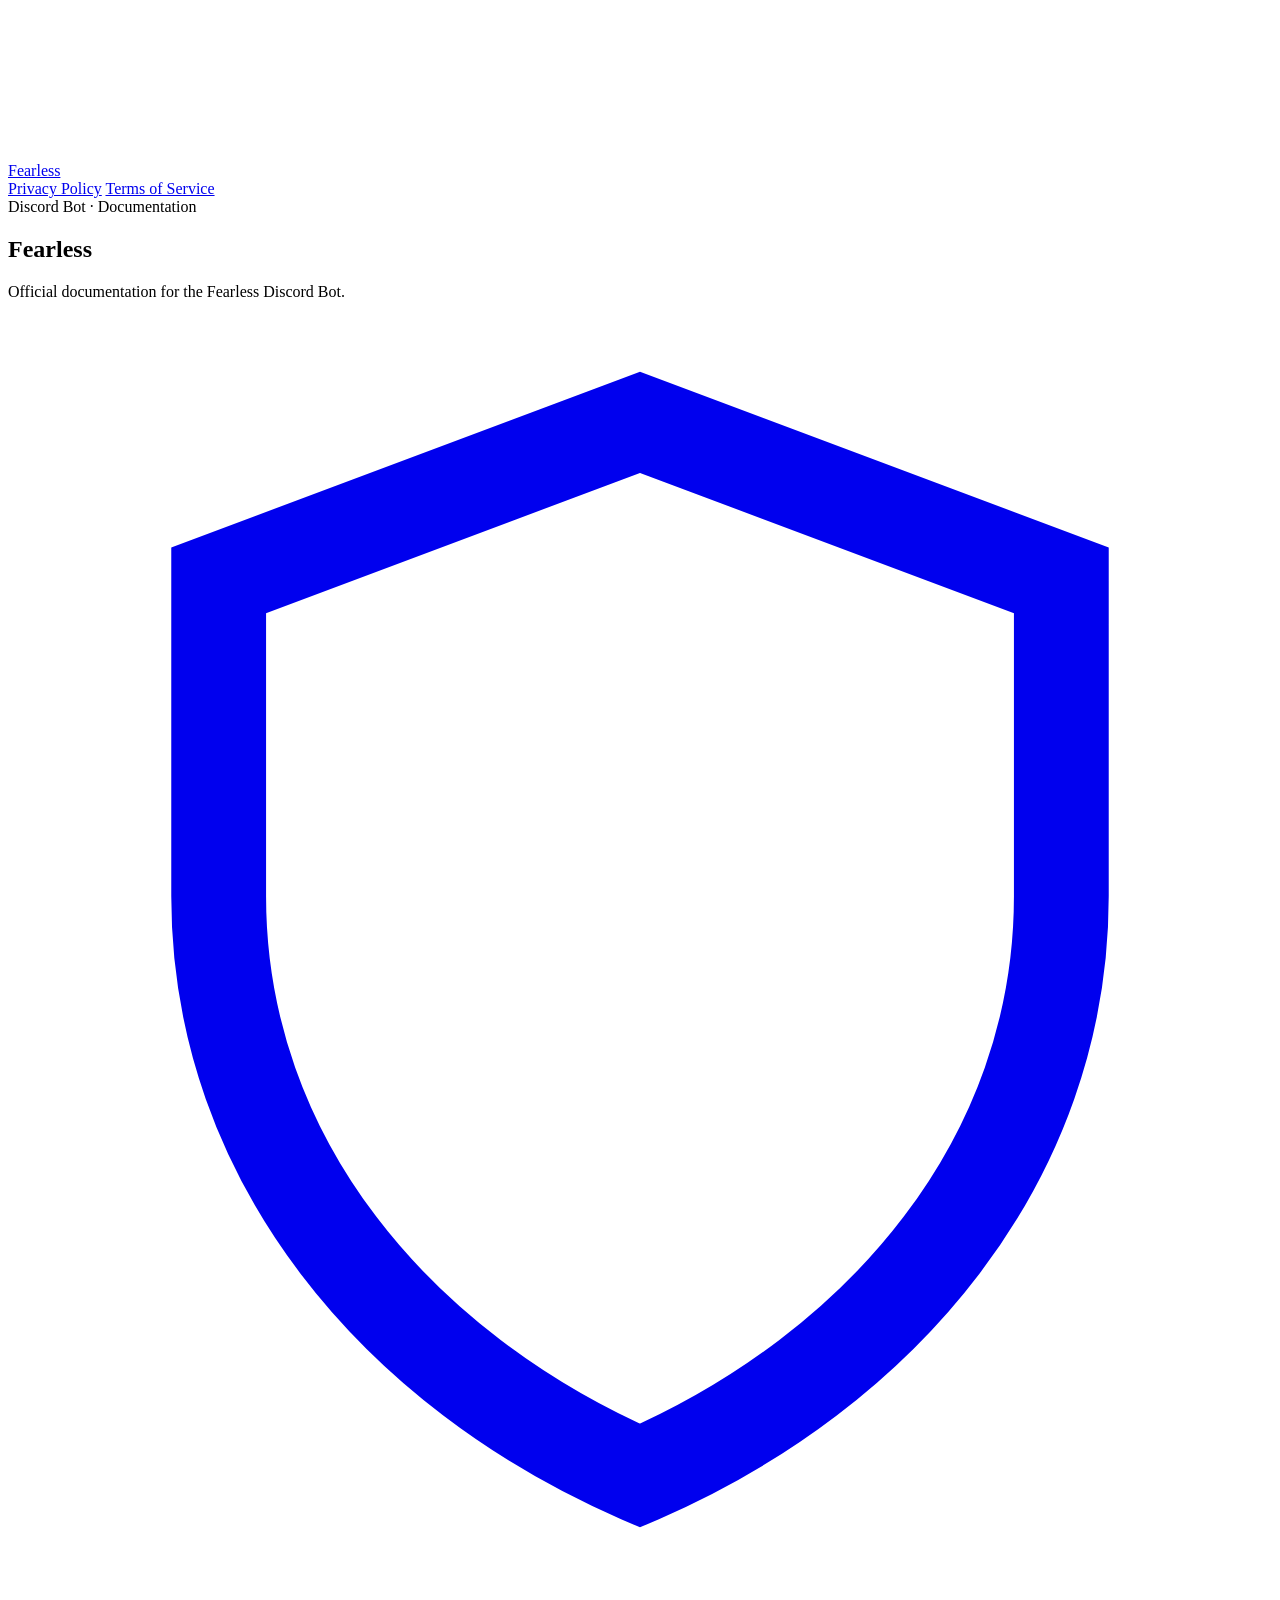
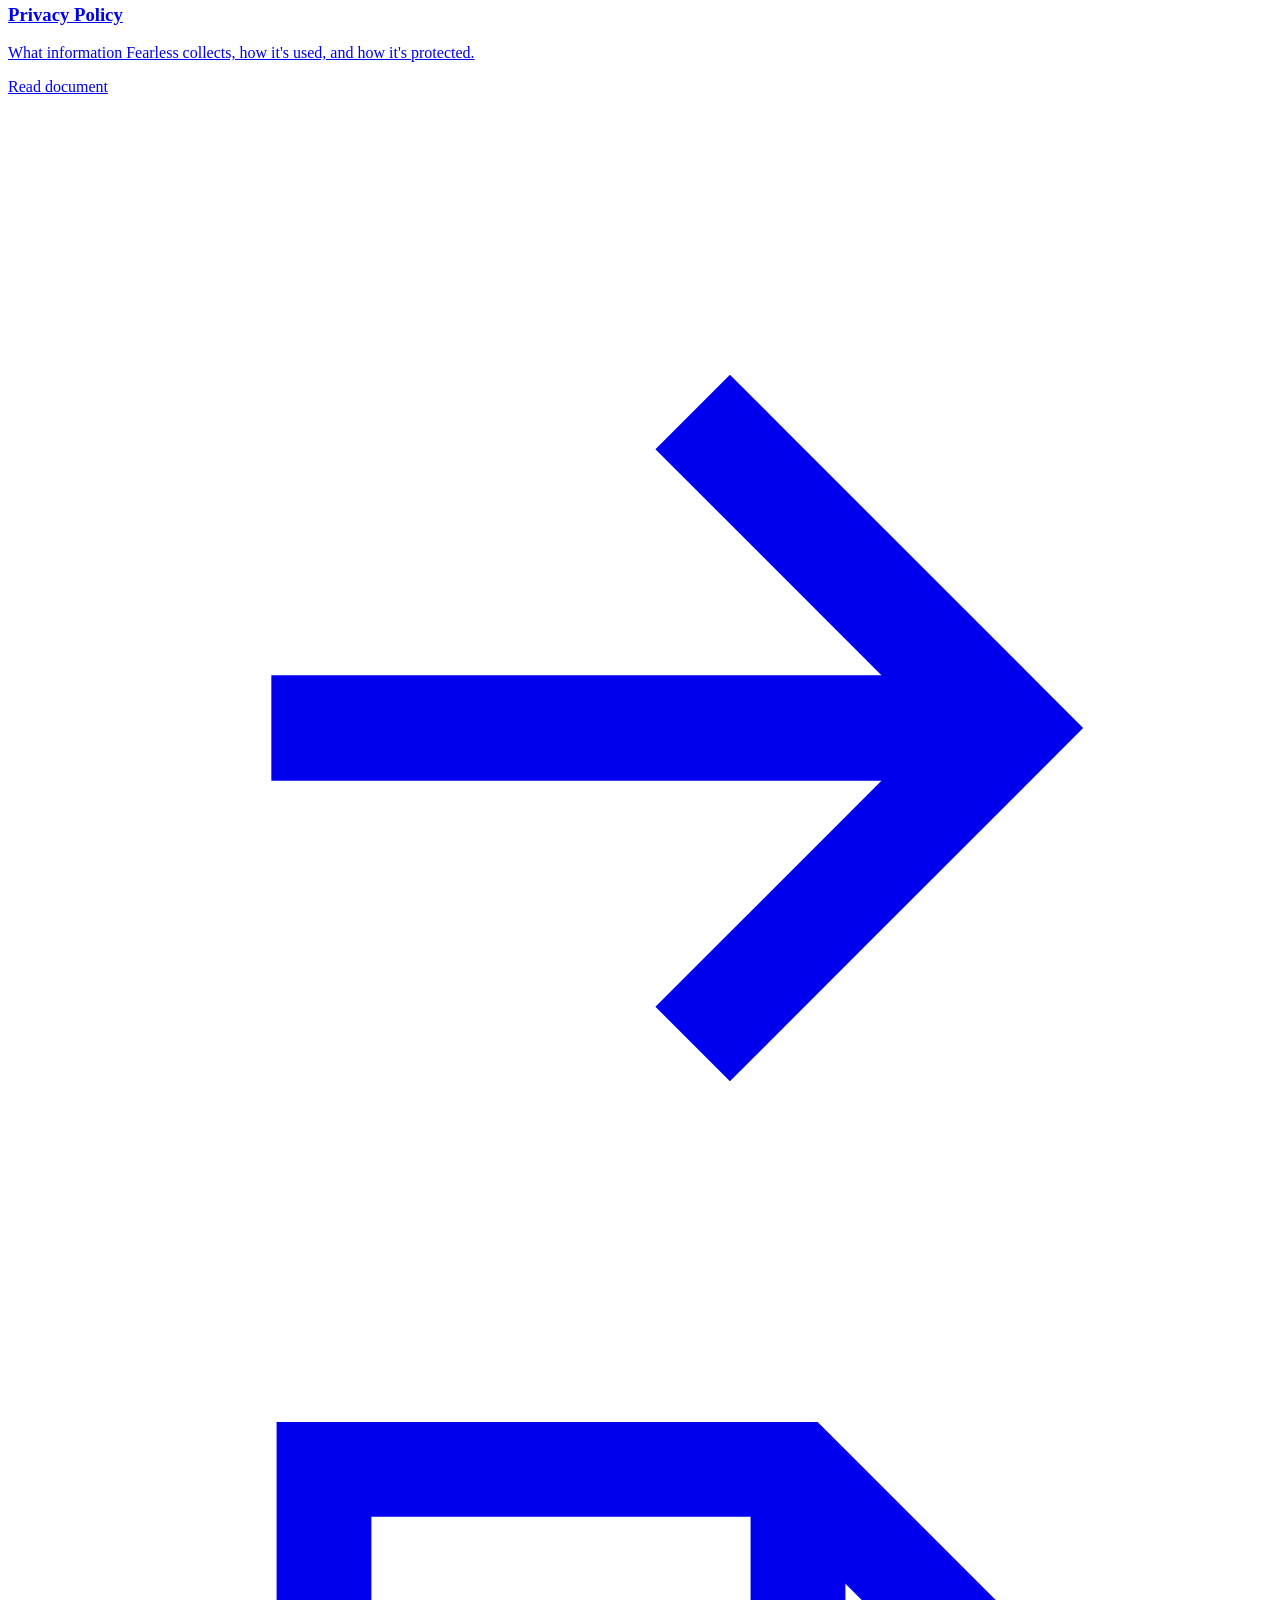
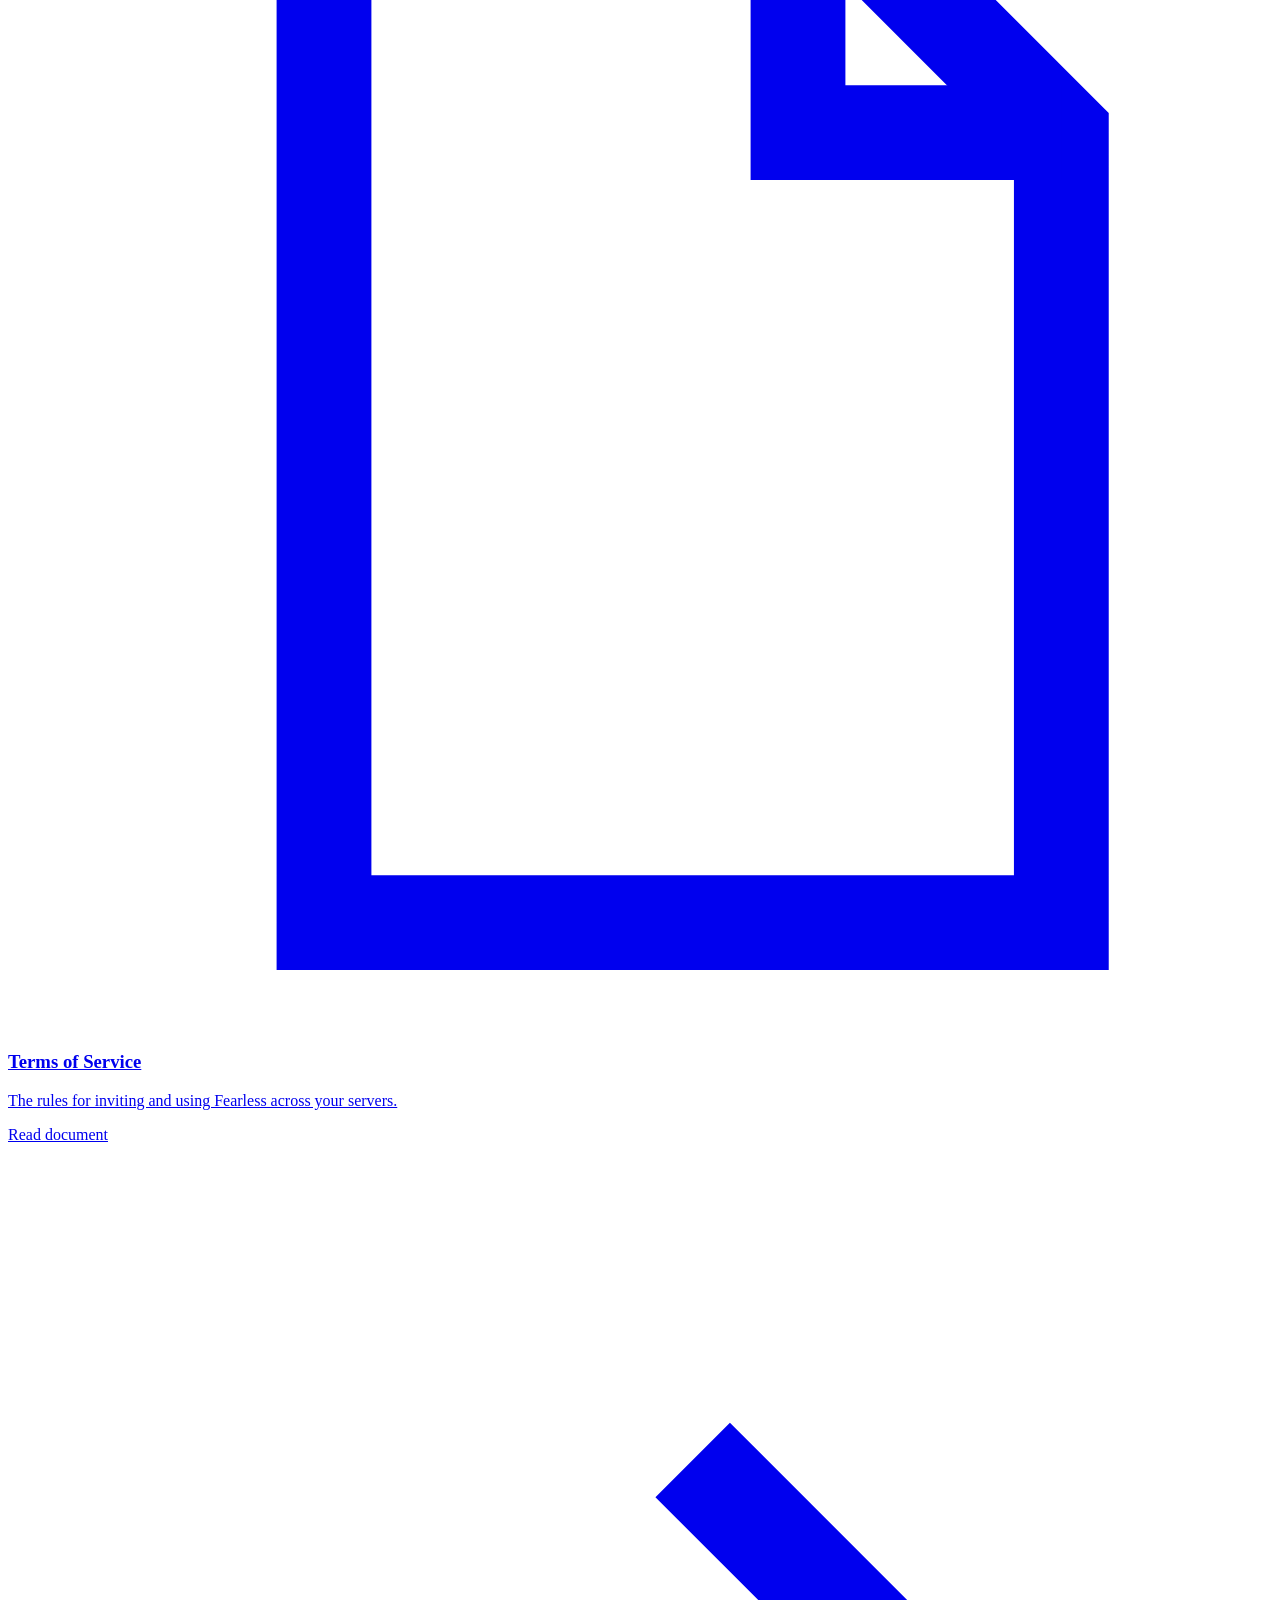
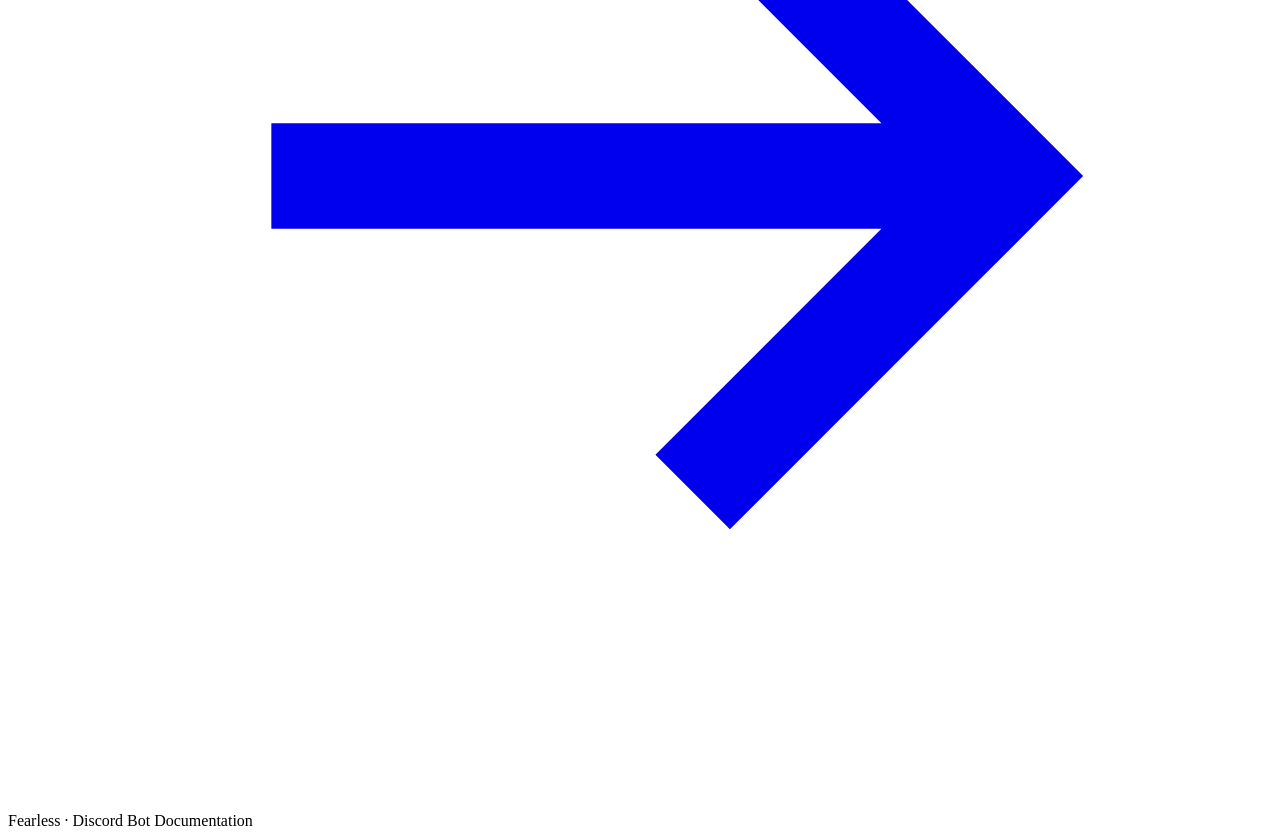
==== index.html @ 2f08f7c4 "Add initial HTML structure for documentation" ====
<!DOCTYPE html>
<html lang="en">
<head>
<meta charset="UTF-8">
<meta name="viewport" content="width=device-width, initial-scale=1.0">
<title>Fearless — Documentation</title>
<link rel="preconnect" href="https://fonts.googleapis.com">
<link rel="preconnect" href="https://fonts.gstatic.com" crossorigin>
<link href="https://fonts.googleapis.com/css2?family=Rajdhani:wght@600;700&family=Space+Grotesk:wght@400;500&display=swap" rel="stylesheet">
<link rel="stylesheet" href="style.css">
</head>
<body>

  <canvas id="liquid-canvas" class="bg-layer"></canvas>
  <canvas id="particle-canvas" class="bg-layer"></canvas>
  <div class="aurora"></div>
  <div class="mist"></div>
  <div class="grid-floor"></div>
  <div class="spotlight"></div>

  <div class="page">
    <header class="top">
      <a class="brand" href="index.html">
        <span class="brand-mark"></span>
        <span class="brand-name">Fearless</span>
      </a>
      <nav class="top-nav">
        <a href="privacy.html">Privacy Policy</a>
        <a href="terms.html">Terms of Service</a>
      </nav>
    </header>

    <section class="hero">
      <span class="eyebrow">Discord Bot · Documentation</span>
      <h1>Fearless</h1>
      <p class="lede">Official documentation for the Fearless Discord Bot.</p>
    </section>

    <section class="doc-grid">
      <a class="glass doc-card" href="privacy.html">
        <span class="doc-icon">
          <svg viewBox="0 0 24 24" fill="none" stroke="currentColor" stroke-width="1.8"><path d="M12 2 4 5v6c0 5 3.4 9 8 11 4.6-2 8-6 8-11V5l-8-3Z"/></svg>
        </span>
        <h3>Privacy Policy</h3>
        <p>What information Fearless collects, how it's used, and how it's protected.</p>
        <span class="go">Read document
          <svg viewBox="0 0 24 24" fill="none" stroke="currentColor" stroke-width="2"><path d="M5 12h14M13 6l6 6-6 6"/></svg>
        </span>
      </a>

      <a class="glass doc-card" href="terms.html">
        <span class="doc-icon">
          <svg viewBox="0 0 24 24" fill="none" stroke="currentColor" stroke-width="1.8"><path d="M6 2h9l5 5v15H6V2Z"/><path d="M15 2v5h5"/></svg>
        </span>
        <h3>Terms of Service</h3>
        <p>The rules for inviting and using Fearless across your servers.</p>
        <span class="go">Read document
          <svg viewBox="0 0 24 24" fill="none" stroke="currentColor" stroke-width="2"><path d="M5 12h14M13 6l6 6-6 6"/></svg>
        </span>
      </a>
    </section>

    <footer class="site">Fearless <span>·</span> Discord Bot Documentation</footer>
  </div>

<script src="app.js"></script>
</body>
</html>
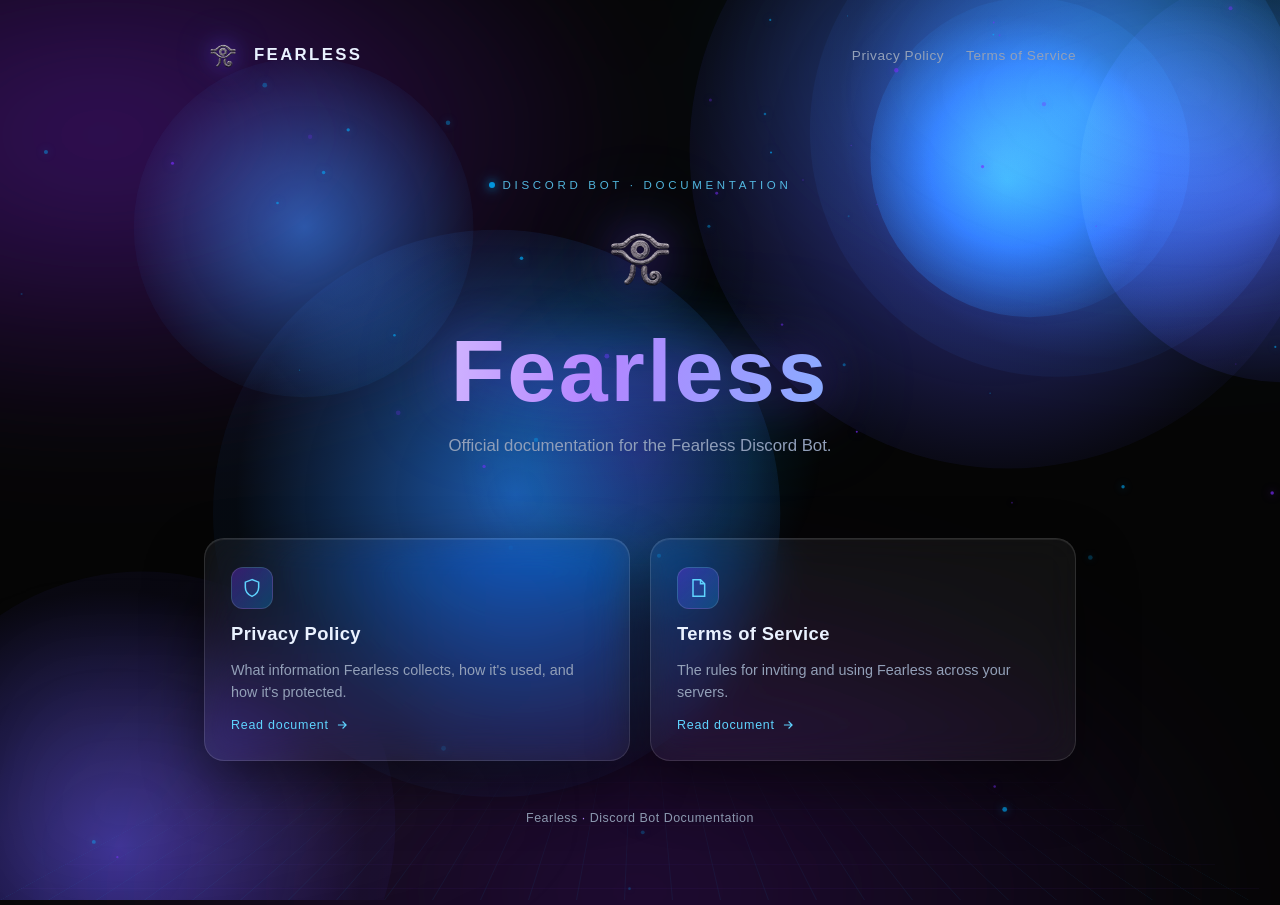
==== commit 79914728: "Add logo images to header and hero section" ====
--- a/index.html
+++ b/index.html
@@ -21,7 +21,7 @@
   <div class="page">
     <header class="top">
       <a class="brand" href="index.html">
-        <span class="brand-mark"></span>
+        <img class="brand-logo" src="logo.png" alt="Fearless logo">
         <span class="brand-name">Fearless</span>
       </a>
       <nav class="top-nav">
@@ -32,6 +32,7 @@
 
     <section class="hero">
       <span class="eyebrow">Discord Bot · Documentation</span>
+      <img class="hero-logo" src="logo.png" alt="Fearless logo">
       <h1>Fearless</h1>
       <p class="lede">Official documentation for the Fearless Discord Bot.</p>
     </section>
--- a/style.css
+++ b/style.css
@@ -0,0 +1,451 @@
+/* ==========================================================================
+   FEARLESS — "Liquid Void" theme
+   Neon Purple (#7B2CFF) x Electric Blue (#00AFFF) on Black (#050505)
+   Full rewrite — glassmorphism, liquid motion, aurora, mouse spotlight
+   ========================================================================== */
+
+/* ---------- tokens ---------- */
+
+:root{
+  --void:        #050505;
+  --void-2:      #0a0a10;
+  --purple:      #7B2CFF;
+  --purple-soft: #B385FF;
+  --blue:        #00AFFF;
+  --blue-soft:   #5FD4FF;
+
+  --glass:       rgba(255,255,255,0.05);
+  --glass-2:     rgba(255,255,255,0.08);
+  --glass-brd:   rgba(255,255,255,0.12);
+
+  --text:        #EAF2FF;
+  --text-dim:    #93A0B8;
+  --text-faint:  #5C6580;
+
+  --font-display:'Rajdhani', 'Segoe UI', sans-serif;
+  --font-body:   'Space Grotesk', 'Segoe UI', sans-serif;
+
+  --radius-lg: 20px;
+  --radius-md: 14px;
+  --radius-sm: 10px;
+}
+
+/* ---------- reset ---------- */
+
+*{ box-sizing:border-box; }
+html{ scroll-behavior:smooth; }
+
+body{
+  margin:0;
+  min-height:100vh;
+  background:var(--void);
+  color:var(--text);
+  font-family:var(--font-body);
+  overflow-x:hidden;
+  position:relative;
+}
+
+a{ color:inherit; }
+ul{ margin:0; padding:0; }
+
+::selection{
+  background:rgba(123,44,255,0.4);
+  color:#fff;
+}
+
+/* ---------- atmospheric background layers ---------- */
+
+.bg-layer{
+  position:fixed;
+  inset:0;
+  z-index:0;
+  pointer-events:none;
+}
+
+#liquid-canvas{ position:fixed; inset:0; z-index:0; }
+#particle-canvas{ position:fixed; inset:0; z-index:1; }
+
+.aurora{
+  position:fixed;
+  inset:-20%;
+  z-index:0;
+  background:
+    radial-gradient(45% 35% at 20% 25%, rgba(123,44,255,0.35), transparent 70%),
+    radial-gradient(40% 30% at 80% 20%, rgba(0,175,255,0.30), transparent 70%),
+    radial-gradient(50% 40% at 50% 85%, rgba(123,44,255,0.20), transparent 70%);
+  filter:blur(60px) saturate(140%);
+  animation:aurora-drift 22s ease-in-out infinite alternate;
+  mix-blend-mode:screen;
+}
+
+@keyframes aurora-drift{
+  0%   { transform:translate3d(-3%,-2%,0) rotate(0deg) scale(1); }
+  50%  { transform:translate3d(3%,3%,0) rotate(4deg) scale(1.08); }
+  100% { transform:translate3d(-2%,2%,0) rotate(-3deg) scale(1.04); }
+}
+
+.mist{
+  position:fixed;
+  inset:0;
+  z-index:1;
+  background:
+    radial-gradient(60% 40% at 10% 90%, rgba(255,255,255,0.05), transparent 60%),
+    radial-gradient(50% 30% at 95% 10%, rgba(255,255,255,0.04), transparent 60%);
+  filter:blur(40px);
+  animation:mist-float 30s ease-in-out infinite alternate;
+}
+
+@keyframes mist-float{
+  0%   { transform:translateY(0) translateX(0); opacity:0.7; }
+  100% { transform:translateY(-4%) translateX(3%); opacity:1; }
+}
+
+.spotlight{
+  position:fixed;
+  inset:0;
+  z-index:2;
+  pointer-events:none;
+  background:radial-gradient(280px circle at var(--mx,50%) var(--my,50%),
+              rgba(123,44,255,0.16), rgba(0,175,255,0.08) 40%, transparent 65%);
+  transition:background 60ms linear;
+}
+
+.grid-floor{
+  position:fixed;
+  left:0; right:0; bottom:0;
+  height:45vh;
+  z-index:0;
+  background-image:
+    linear-gradient(rgba(123,44,255,0.14) 1px, transparent 1px),
+    linear-gradient(90deg, rgba(0,175,255,0.14) 1px, transparent 1px);
+  background-size:48px 48px;
+  -webkit-mask-image:linear-gradient(to top, rgba(0,0,0,0.9), transparent);
+  mask-image:linear-gradient(to top, rgba(0,0,0,0.9), transparent);
+  transform:perspective(500px) rotateX(55deg);
+  transform-origin:bottom;
+  opacity:0.5;
+}
+
+/* ---------- page shell ---------- */
+
+.page{
+  position:relative;
+  z-index:5;
+  max-width:920px;
+  margin:0 auto;
+  padding:0 24px 80px;
+}
+
+/* ---------- header / brand ---------- */
+
+header.top{
+  display:flex;
+  align-items:center;
+  justify-content:space-between;
+  padding:36px 0 60px;
+}
+
+.brand{
+  display:flex;
+  align-items:center;
+  gap:12px;
+  text-decoration:none;
+  color:var(--text);
+}
+
+.brand-logo{
+  width:38px;
+  height:38px;
+  border-radius:11px;
+  object-fit:contain;
+  display:block;
+  flex:none;
+  filter:drop-shadow(0 0 10px rgba(123,44,255,0.55)) drop-shadow(0 0 18px rgba(0,175,255,0.30));
+  transition:filter .3s ease, transform .3s ease;
+}
+.brand:hover .brand-logo{
+  filter:drop-shadow(0 0 14px rgba(123,44,255,0.75)) drop-shadow(0 0 26px rgba(0,175,255,0.45));
+  transform:scale(1.04);
+}
+
+.brand-name{
+  font-family:var(--font-display);
+  font-weight:700;
+  letter-spacing:0.14em;
+  font-size:1.05rem;
+  text-transform:uppercase;
+}
+
+.top-nav{
+  display:flex;
+  gap:22px;
+  font-size:0.85rem;
+  letter-spacing:0.04em;
+}
+.top-nav a{
+  color:var(--text-dim);
+  text-decoration:none;
+  transition:color .25s ease, text-shadow .25s ease;
+}
+.top-nav a:hover, .top-nav a:focus-visible{
+  color:var(--blue-soft);
+  text-shadow:0 0 12px rgba(0,175,255,0.6);
+}
+
+/* ---------- hero ---------- */
+
+.hero{
+  text-align:center;
+  padding:40px 0 70px;
+}
+
+.eyebrow{
+  display:inline-flex;
+  align-items:center;
+  gap:8px;
+  font-family:var(--font-display);
+  font-size:0.72rem;
+  letter-spacing:0.32em;
+  text-transform:uppercase;
+  color:var(--blue-soft);
+  opacity:0.85;
+  margin-bottom:22px;
+}
+.eyebrow::before{
+  content:"";
+  width:6px; height:6px;
+  border-radius:50%;
+  background:var(--blue);
+  box-shadow:0 0 10px var(--blue), 0 0 20px var(--blue);
+  animation:pulse-dot 1.8s ease-in-out infinite;
+}
+@keyframes pulse-dot{
+  0%,100%{ opacity:1; transform:scale(1); }
+  50%{ opacity:0.4; transform:scale(0.7); }
+}
+
+.hero-logo{
+  width:88px;
+  height:88px;
+  border-radius:24px;
+  object-fit:contain;
+  margin:0 auto 26px;
+  display:block;
+  filter:drop-shadow(0 0 24px rgba(123,44,255,0.55)) drop-shadow(0 0 44px rgba(0,175,255,0.30));
+  animation:logo-float 5s ease-in-out infinite;
+}
+@keyframes logo-float{
+  0%,100%{ transform:translateY(0); }
+  50%{ transform:translateY(-8px); }
+}
+
+.hero h1{
+  font-family:var(--font-display);
+  font-weight:700;
+  font-size:clamp(3rem, 9vw, 5.5rem);
+  letter-spacing:0.03em;
+  margin:0 0 18px;
+  line-height:1;
+  background:linear-gradient(100deg, #fff 0%, var(--purple-soft) 45%, var(--blue-soft) 100%);
+  -webkit-background-clip:text;
+  background-clip:text;
+  color:transparent;
+  filter:drop-shadow(0 0 26px rgba(123,44,255,0.45)) drop-shadow(0 0 46px rgba(0,175,255,0.25));
+}
+
+.hero p.lede{
+  max-width:520px;
+  margin:0 auto;
+  color:var(--text-dim);
+  font-size:1.05rem;
+  line-height:1.6;
+}
+
+/* ---------- glass surfaces ---------- */
+
+.glass{
+  position:relative;
+  background:var(--glass);
+  border:1px solid var(--glass-brd);
+  border-radius:var(--radius-lg);
+  backdrop-filter:blur(18px) saturate(150%);
+  -webkit-backdrop-filter:blur(18px) saturate(150%);
+  box-shadow:
+    0 1px 0 rgba(255,255,255,0.08) inset,
+    0 24px 60px rgba(0,0,0,0.45);
+}
+
+/* ---------- doc cards grid ---------- */
+
+.doc-grid{
+  display:grid;
+  grid-template-columns:repeat(2, 1fr);
+  gap:20px;
+  margin-top:8px;
+}
+@media (max-width:640px){ .doc-grid{ grid-template-columns:1fr; } }
+
+.doc-card{
+  padding:28px 26px;
+  text-decoration:none;
+  color:var(--text);
+  display:flex;
+  flex-direction:column;
+  gap:14px;
+  transition:transform .35s cubic-bezier(.2,.8,.2,1), box-shadow .35s ease, border-color .35s ease;
+}
+.doc-card:hover, .doc-card:focus-visible{
+  transform:translateY(-6px);
+  border-color:rgba(123,44,255,0.55);
+  box-shadow:
+    0 1px 0 rgba(255,255,255,0.1) inset,
+    0 24px 60px rgba(0,0,0,0.5),
+    0 0 0 1px rgba(0,175,255,0.15),
+    0 0 40px rgba(123,44,255,0.25);
+}
+
+.doc-icon{
+  width:42px; height:42px;
+  border-radius:12px;
+  display:flex; align-items:center; justify-content:center;
+  background:linear-gradient(135deg, rgba(123,44,255,0.35), rgba(0,175,255,0.25));
+  border:1px solid var(--glass-brd);
+  color:var(--blue-soft);
+}
+.doc-icon svg{ width:20px; height:20px; }
+
+.doc-card h3{
+  font-family:var(--font-display);
+  margin:0;
+  font-size:1.15rem;
+  letter-spacing:0.02em;
+}
+.doc-card p{
+  margin:0;
+  color:var(--text-dim);
+  font-size:0.9rem;
+  line-height:1.55;
+  flex:1;
+}
+.doc-card .go{
+  font-size:0.78rem;
+  letter-spacing:0.06em;
+  color:var(--blue-soft);
+  display:flex; align-items:center; gap:6px;
+}
+.doc-card .go svg{
+  width:14px; height:14px;
+  transition:transform .3s ease;
+}
+.doc-card:hover .go svg{ transform:translateX(4px); }
+
+/* ---------- document / article pages ---------- */
+
+.doc-shell{
+  padding:44px clamp(22px, 5vw, 56px) 56px;
+}
+
+.doc-head{
+  border-bottom:1px solid var(--glass-brd);
+  padding-bottom:24px;
+  margin-bottom:32px;
+}
+.doc-head h1{
+  font-family:var(--font-display);
+  font-size:clamp(1.9rem, 4vw, 2.6rem);
+  letter-spacing:0.01em;
+  margin:0 0 10px;
+  background:linear-gradient(100deg, #fff, var(--purple-soft));
+  -webkit-background-clip:text;
+  background-clip:text;
+  color:transparent;
+}
+.doc-head .updated{
+  font-size:0.82rem;
+  color:var(--text-dim);
+  letter-spacing:0.03em;
+}
+
+.doc-body h2{
+  font-family:var(--font-display);
+  font-size:1.25rem;
+  letter-spacing:0.02em;
+  color:var(--blue-soft);
+  margin:34px 0 12px;
+  display:flex;
+  align-items:center;
+  gap:10px;
+}
+.doc-body h2::before{
+  content:"";
+  width:16px; height:2px;
+  background:linear-gradient(90deg, var(--purple), var(--blue));
+  box-shadow:0 0 8px var(--blue);
+  flex:none;
+}
+.doc-body h2:first-child{ margin-top:0; }
+
+.doc-body p{
+  color:#CBD5E8;
+  line-height:1.75;
+  margin:0 0 14px;
+}
+
+.doc-body ul{
+  margin:0 0 14px;
+  padding-left:0;
+  list-style:none;
+}
+.doc-body li{
+  position:relative;
+  padding-left:22px;
+  color:#CBD5E8;
+  line-height:1.65;
+  margin-bottom:8px;
+}
+.doc-body li::before{
+  content:"";
+  position:absolute; left:0; top:0.55em;
+  width:7px; height:7px;
+  border-radius:2px;
+  background:linear-gradient(135deg, var(--purple), var(--blue));
+  box-shadow:0 0 8px rgba(123,44,255,0.6);
+  transform:rotate(45deg);
+}
+
+.back-link{
+  display:inline-flex;
+  align-items:center;
+  gap:8px;
+  margin-bottom:28px;
+  color:var(--text-dim);
+  text-decoration:none;
+  font-size:0.85rem;
+  letter-spacing:0.03em;
+  transition:color .25s ease;
+}
+.back-link:hover{ color:var(--blue-soft); }
+.back-link svg{ width:14px; height:14px; }
+
+/* ---------- footer ---------- */
+
+footer.site{
+  text-align:center;
+  color:var(--text-dim);
+  font-size:0.78rem;
+  letter-spacing:0.04em;
+  padding-top:50px;
+}
+footer.site span{ color:var(--purple-soft); }
+
+/* ---------- accessibility ---------- */
+
+a:focus-visible, .doc-card:focus-visible{
+  outline:2px solid var(--blue-soft);
+  outline-offset:3px;
+}
+
+@media (prefers-reduced-motion: reduce){
+  .aurora, .mist, .eyebrow::before, .hero-logo{ animation:none !important; }
+  .doc-card{ transition:none; }
+}
